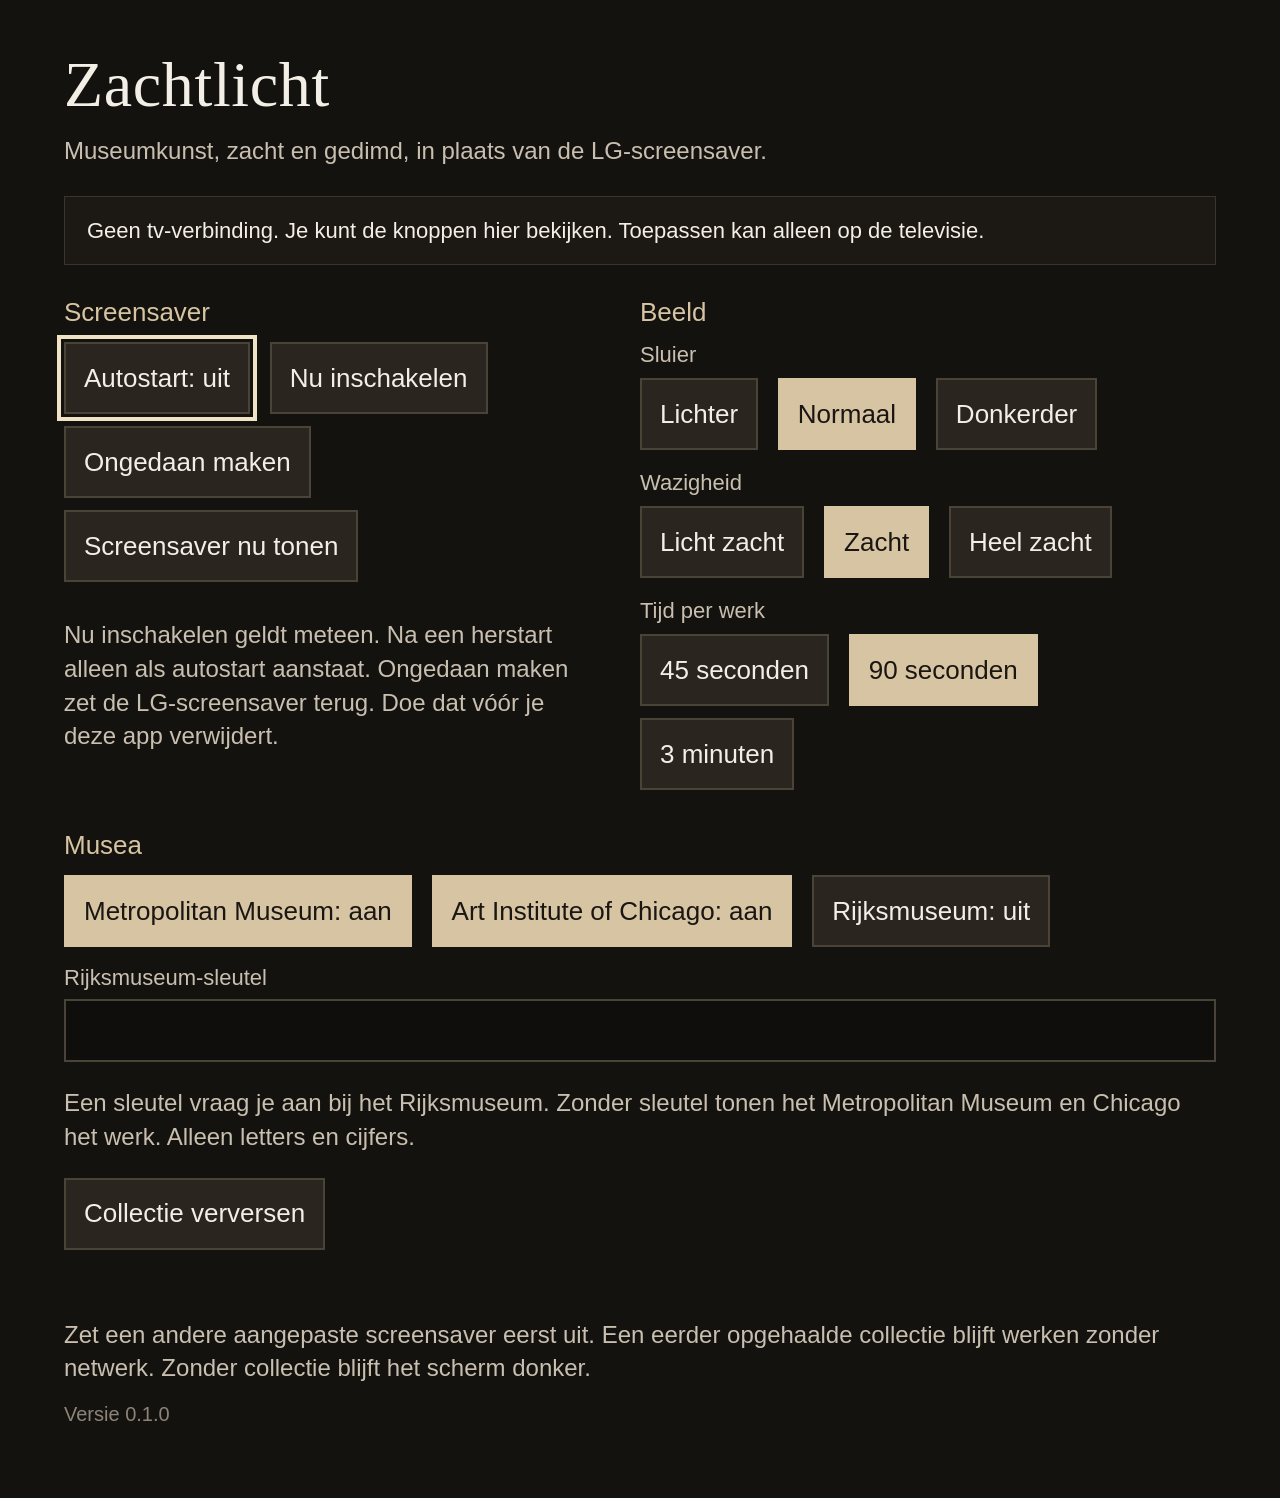
==== index.html @ 913cd6cf "Add Zachtlicht, a dim museum screensaver for rooted webOS. Replace the stock LG screensaver with sof" ====
<!DOCTYPE html>
<html lang="nl">
<head>
  <meta charset="utf-8">
  <meta name="viewport" content="width=device-width, initial-scale=1">
  <title>Zachtlicht</title>
  <link rel="stylesheet" href="css/settings.css">
</head>
<body>
  <main>
    <h1>Zachtlicht</h1>
    <p class="lede">Museumkunst, zacht en gedimd, in plaats van de LG-screensaver.</p>
    <p id="status" role="status">Bezig met laden…</p>

    <div class="columns">
      <section class="col">
        <h2>Screensaver</h2>
        <button type="button" id="autostart" class="focusable" aria-pressed="false">Autostart: uit</button>
        <button type="button" id="apply" class="focusable">Nu inschakelen</button>
        <button type="button" id="revert" class="focusable">Ongedaan maken</button>
        <button type="button" id="test" class="focusable">Screensaver nu tonen</button>
        <p class="hint">Nu inschakelen geldt meteen. Na een herstart alleen als autostart aanstaat. Ongedaan maken zet de LG-screensaver terug. Doe dat vóór je deze app verwijdert.</p>
      </section>

      <section class="col">
        <h2>Beeld</h2>
        <span class="group-label" id="veil-label">Sluier</span>
        <div role="radiogroup" aria-labelledby="veil-label">
          <button type="button" class="focusable" role="radio" data-group="veil" data-value="0.25" aria-checked="false">Lichter</button>
          <button type="button" class="focusable" role="radio" data-group="veil" data-value="0.45" aria-checked="true">Normaal</button>
          <button type="button" class="focusable" role="radio" data-group="veil" data-value="0.65" aria-checked="false">Donkerder</button>
        </div>

        <span class="group-label" id="size-label">Wazigheid</span>
        <div role="radiogroup" aria-labelledby="size-label">
          <button type="button" class="focusable" role="radio" data-group="size" data-value="960" aria-checked="false">Licht zacht</button>
          <button type="button" class="focusable" role="radio" data-group="size" data-value="640" aria-checked="true">Zacht</button>
          <button type="button" class="focusable" role="radio" data-group="size" data-value="320" aria-checked="false">Heel zacht</button>
        </div>

        <span class="group-label" id="duration-label">Tijd per werk</span>
        <div role="radiogroup" aria-labelledby="duration-label">
          <button type="button" class="focusable" role="radio" data-group="duration" data-value="45" aria-checked="false">45 seconden</button>
          <button type="button" class="focusable" role="radio" data-group="duration" data-value="90" aria-checked="true">90 seconden</button>
          <button type="button" class="focusable" role="radio" data-group="duration" data-value="180" aria-checked="false">3 minuten</button>
        </div>
      </section>

      <section class="col col-last">
        <h2>Musea</h2>
        <button type="button" id="met" class="focusable" aria-pressed="true">Metropolitan Museum: aan</button>
        <button type="button" id="artic" class="focusable" aria-pressed="true">Art Institute of Chicago: aan</button>
        <button type="button" id="rijks" class="focusable" aria-pressed="false">Rijksmuseum: uit</button>
        <label class="key" for="rijksKey">Rijksmuseum-sleutel
          <input id="rijksKey" class="focusable" maxlength="80" autocomplete="off" spellcheck="false" value="">
        </label>
        <p class="hint">Een sleutel vraag je aan bij het Rijksmuseum. Zonder sleutel tonen het Metropolitan Museum en Chicago het werk. Alleen letters en cijfers.</p>
        <button type="button" id="refresh" class="focusable">Collectie verversen</button>
      </section>
    </div>

    <p class="note">Zet een andere aangepaste screensaver eerst uit. Een eerder opgehaalde collectie blijft werken zonder netwerk. Zonder collectie blijft het scherm donker.</p>
    <p class="version">Versie 0.1.0</p>
  </main>
  <script src="js/webOSTV.js"></script>
  <script src="js/settings.js"></script>
</body>
</html>
---- css/settings.css ----
html,
body {
  margin: 0;
  background: #14120f;
  color: #f3efe6;
  font-family: sans-serif;
}

body {
  font-size: 28px;
}

main {
  box-sizing: border-box;
  max-width: 1680px;
  padding: 48px 64px 72px;
}

h1 {
  margin: 0 0 12px;
  font-family: Georgia, serif;
  font-size: 64px;
  font-weight: normal;
  letter-spacing: 0.01em;
}

h2 {
  margin: 0 0 14px;
  color: #d7c4a3;
  font-size: 26px;
  font-weight: normal;
}

.lede,
.hint,
.note {
  color: #c9bfb0;
  font-size: 24px;
  line-height: 1.4;
}

.lede {
  max-width: 920px;
  margin: 0 0 28px;
}

#status {
  min-height: 1.4em;
  margin: 0 0 32px;
  padding: 18px 22px;
  background: #1c1915;
  border: 1px solid #3a342c;
  color: #f3efe6;
  font-size: 22px;
  line-height: 1.45;
  white-space: pre-wrap;
}

.columns {
  display: flex;
  flex-wrap: wrap;
  align-items: flex-start;
}

.col {
  flex: 1 1 420px;
  margin-right: 48px;
  margin-bottom: 28px;
}

.col-last {
  margin-right: 0;
}

.group-label {
  display: block;
  margin: 8px 0 10px;
  color: #c9bfb0;
  font-size: 22px;
}

button {
  margin: 0 12px 12px 0;
  padding: 12px 18px;
  min-height: 72px;
  background: #2a261f;
  color: #f3efe6;
  border: 2px solid #4a4338;
  font: inherit;
  font-size: 26px;
  text-align: left;
}

button[aria-pressed="true"],
button[aria-checked="true"] {
  background: #d7c4a3;
  color: #1a1612;
  border-color: #d7c4a3;
}

button:focus,
input:focus {
  outline: 4px solid #f0e2c4;
  outline-offset: 3px;
}

button:disabled {
  opacity: 0.38;
}

.key {
  display: block;
  margin: 6px 0 8px;
  color: #c9bfb0;
  font-size: 22px;
}

input {
  display: block;
  box-sizing: border-box;
  width: 100%;
  margin-top: 8px;
  padding: 14px 16px;
  background: #100e0c;
  color: #f3efe6;
  border: 2px solid #4a4338;
  font: inherit;
  font-size: 26px;
}

.note {
  margin: 28px 0 0;
}

.version {
  margin: 18px 0 0;
  color: #8d8478;
  font-size: 20px;
}
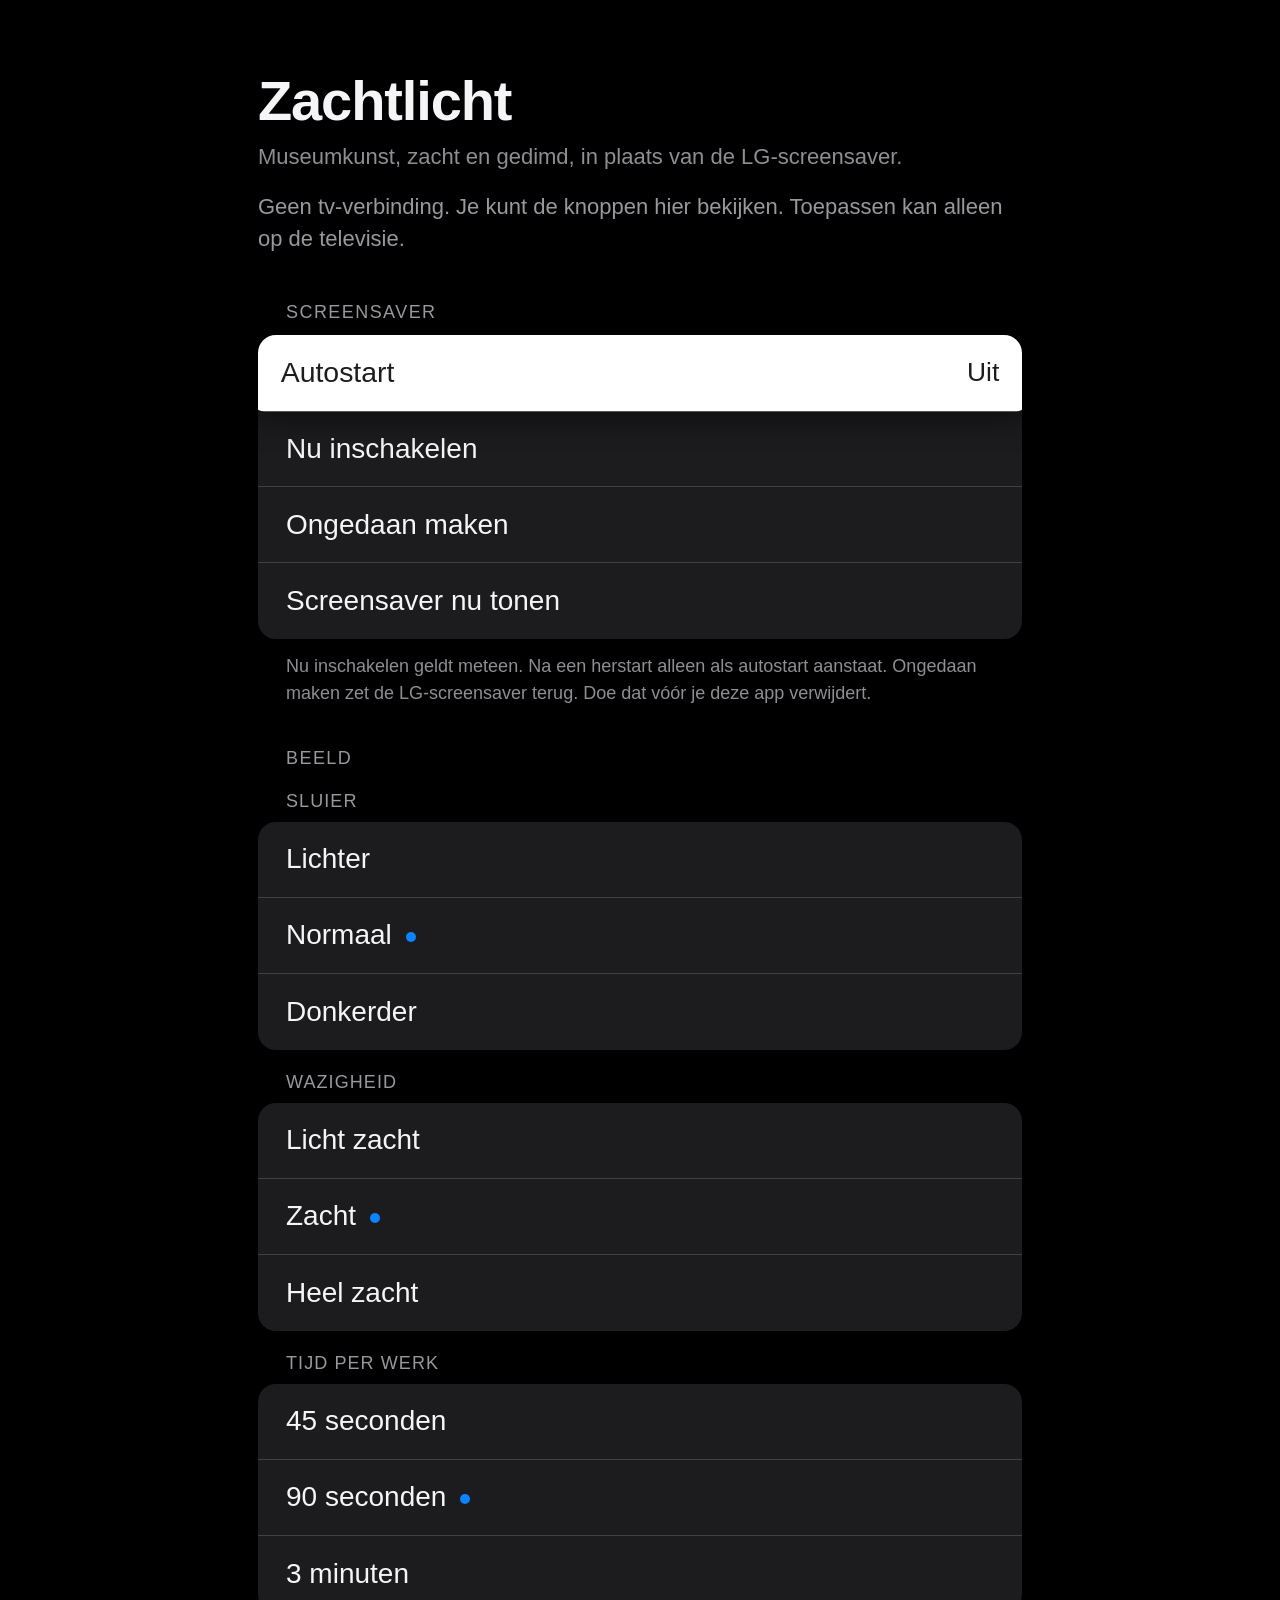
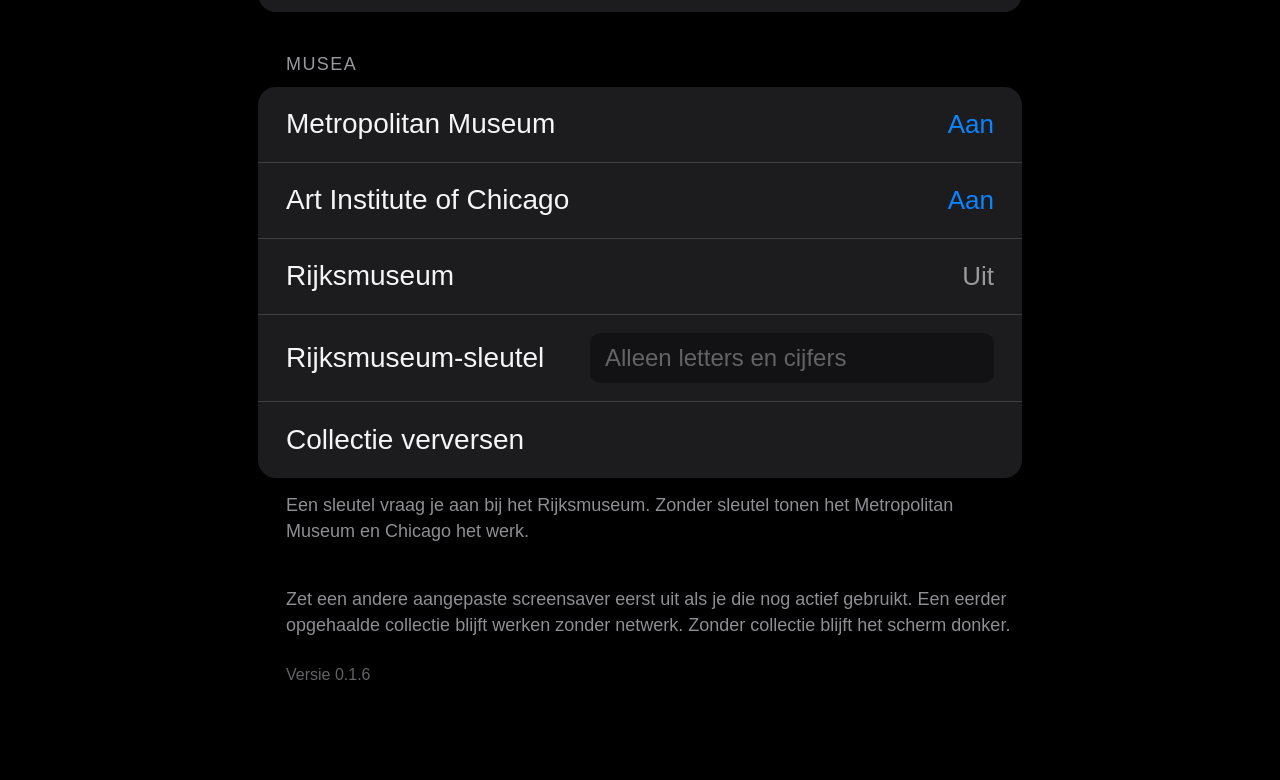
==== commit f03751ad: "Restyle the settings screen after Apple TV settings. Co-authored-by: Cursor <cursoragent@cursor.com>" ====
--- a/index.html
+++ b/index.html
@@ -8,59 +8,102 @@
 </head>
 <body>
   <main>
-    <h1>Zachtlicht</h1>
-    <p class="lede">Museumkunst, zacht en gedimd, in plaats van de LG-screensaver.</p>
-    <p id="status" role="status">Bezig met laden…</p>
+    <header class="hero">
+      <h1>Zachtlicht</h1>
+      <p class="lede">Museumkunst, zacht en gedimd, in plaats van de LG-screensaver.</p>
+      <p id="status" role="status">Bezig met laden…</p>
+    </header>
 
-    <div class="columns">
-      <section class="col">
-        <h2>Screensaver</h2>
-        <button type="button" id="autostart" class="focusable" aria-pressed="false">Autostart: uit</button>
-        <button type="button" id="apply" class="focusable">Nu inschakelen</button>
-        <button type="button" id="revert" class="focusable">Ongedaan maken</button>
-        <button type="button" id="test" class="focusable">Screensaver nu tonen</button>
-        <p class="hint">Nu inschakelen geldt meteen. Na een herstart alleen als autostart aanstaat. Ongedaan maken zet de LG-screensaver terug. Doe dat vóór je deze app verwijdert.</p>
-      </section>
+    <section class="block">
+      <h2>Screensaver</h2>
+      <div class="panel">
+        <button type="button" id="autostart" class="row focusable" aria-pressed="false">
+          <span class="row-label">Autostart</span>
+          <span class="row-value">Uit</span>
+        </button>
+        <button type="button" id="apply" class="row focusable">
+          <span class="row-label">Nu inschakelen</span>
+        </button>
+        <button type="button" id="revert" class="row focusable">
+          <span class="row-label">Ongedaan maken</span>
+        </button>
+        <button type="button" id="test" class="row focusable">
+          <span class="row-label">Screensaver nu tonen</span>
+        </button>
+      </div>
+      <p class="hint">Nu inschakelen geldt meteen. Na een herstart alleen als autostart aanstaat. Ongedaan maken zet de LG-screensaver terug. Doe dat vóór je deze app verwijdert.</p>
+    </section>
 
-      <section class="col">
-        <h2>Beeld</h2>
-        <span class="group-label" id="veil-label">Sluier</span>
-        <div role="radiogroup" aria-labelledby="veil-label">
-          <button type="button" class="focusable" role="radio" data-group="veil" data-value="0.25" aria-checked="false">Lichter</button>
-          <button type="button" class="focusable" role="radio" data-group="veil" data-value="0.45" aria-checked="true">Normaal</button>
-          <button type="button" class="focusable" role="radio" data-group="veil" data-value="0.65" aria-checked="false">Donkerder</button>
-        </div>
+    <section class="block">
+      <h2>Beeld</h2>
+      <p class="group-label" id="veil-label">Sluier</p>
+      <div class="panel" role="radiogroup" aria-labelledby="veil-label">
+        <button type="button" class="row focusable" role="radio" data-group="veil" data-value="0.25" aria-checked="false">
+          <span class="row-label">Lichter</span>
+        </button>
+        <button type="button" class="row focusable" role="radio" data-group="veil" data-value="0.45" aria-checked="true">
+          <span class="row-label">Normaal</span>
+        </button>
+        <button type="button" class="row focusable" role="radio" data-group="veil" data-value="0.65" aria-checked="false">
+          <span class="row-label">Donkerder</span>
+        </button>
+      </div>
 
-        <span class="group-label" id="size-label">Wazigheid</span>
-        <div role="radiogroup" aria-labelledby="size-label">
-          <button type="button" class="focusable" role="radio" data-group="size" data-value="960" aria-checked="false">Licht zacht</button>
-          <button type="button" class="focusable" role="radio" data-group="size" data-value="640" aria-checked="true">Zacht</button>
-          <button type="button" class="focusable" role="radio" data-group="size" data-value="320" aria-checked="false">Heel zacht</button>
-        </div>
+      <p class="group-label" id="size-label">Wazigheid</p>
+      <div class="panel" role="radiogroup" aria-labelledby="size-label">
+        <button type="button" class="row focusable" role="radio" data-group="size" data-value="960" aria-checked="false">
+          <span class="row-label">Licht zacht</span>
+        </button>
+        <button type="button" class="row focusable" role="radio" data-group="size" data-value="640" aria-checked="true">
+          <span class="row-label">Zacht</span>
+        </button>
+        <button type="button" class="row focusable" role="radio" data-group="size" data-value="320" aria-checked="false">
+          <span class="row-label">Heel zacht</span>
+        </button>
+      </div>
 
-        <span class="group-label" id="duration-label">Tijd per werk</span>
-        <div role="radiogroup" aria-labelledby="duration-label">
-          <button type="button" class="focusable" role="radio" data-group="duration" data-value="45" aria-checked="false">45 seconden</button>
-          <button type="button" class="focusable" role="radio" data-group="duration" data-value="90" aria-checked="true">90 seconden</button>
-          <button type="button" class="focusable" role="radio" data-group="duration" data-value="180" aria-checked="false">3 minuten</button>
-        </div>
-      </section>
+      <p class="group-label" id="duration-label">Tijd per werk</p>
+      <div class="panel" role="radiogroup" aria-labelledby="duration-label">
+        <button type="button" class="row focusable" role="radio" data-group="duration" data-value="45" aria-checked="false">
+          <span class="row-label">45 seconden</span>
+        </button>
+        <button type="button" class="row focusable" role="radio" data-group="duration" data-value="90" aria-checked="true">
+          <span class="row-label">90 seconden</span>
+        </button>
+        <button type="button" class="row focusable" role="radio" data-group="duration" data-value="180" aria-checked="false">
+          <span class="row-label">3 minuten</span>
+        </button>
+      </div>
+    </section>
 
-      <section class="col col-last">
-        <h2>Musea</h2>
-        <button type="button" id="met" class="focusable" aria-pressed="true">Metropolitan Museum: aan</button>
-        <button type="button" id="artic" class="focusable" aria-pressed="true">Art Institute of Chicago: aan</button>
-        <button type="button" id="rijks" class="focusable" aria-pressed="false">Rijksmuseum: uit</button>
-        <label class="key" for="rijksKey">Rijksmuseum-sleutel
-          <input id="rijksKey" class="focusable" maxlength="80" autocomplete="off" spellcheck="false" value="">
+    <section class="block">
+      <h2>Musea</h2>
+      <div class="panel">
+        <button type="button" id="met" class="row focusable" aria-pressed="true">
+          <span class="row-label">Metropolitan Museum</span>
+          <span class="row-value">Aan</span>
+        </button>
+        <button type="button" id="artic" class="row focusable" aria-pressed="true">
+          <span class="row-label">Art Institute of Chicago</span>
+          <span class="row-value">Aan</span>
+        </button>
+        <button type="button" id="rijks" class="row focusable" aria-pressed="false">
+          <span class="row-label">Rijksmuseum</span>
+          <span class="row-value">Uit</span>
+        </button>
+        <label class="row key" for="rijksKey">
+          <span class="row-label">Rijksmuseum-sleutel</span>
+          <input id="rijksKey" class="focusable" maxlength="80" autocomplete="off" spellcheck="false" value="" placeholder="Alleen letters en cijfers">
         </label>
-        <p class="hint">Een sleutel vraag je aan bij het Rijksmuseum. Zonder sleutel tonen het Metropolitan Museum en Chicago het werk. Alleen letters en cijfers.</p>
-        <button type="button" id="refresh" class="focusable">Collectie verversen</button>
-      </section>
-    </div>
+        <button type="button" id="refresh" class="row focusable">
+          <span class="row-label">Collectie verversen</span>
+        </button>
+      </div>
+      <p class="hint">Een sleutel vraag je aan bij het Rijksmuseum. Zonder sleutel tonen het Metropolitan Museum en Chicago het werk.</p>
+    </section>
 
-    <p class="note">Zet een andere aangepaste screensaver eerst uit. Een eerder opgehaalde collectie blijft werken zonder netwerk. Zonder collectie blijft het scherm donker.</p>
-    <p class="version">Versie 0.1.0</p>
+    <p class="note">Zet een andere aangepaste screensaver eerst uit als je die nog actief gebruikt. Een eerder opgehaalde collectie blijft werken zonder netwerk. Zonder collectie blijft het scherm donker.</p>
+    <p class="version">Versie 0.1.6</p>
   </main>
   <script src="js/webOSTV.js"></script>
   <script src="js/settings.js"></script>
--- a/css/settings.css
+++ b/css/settings.css
@@ -1,139 +1,269 @@
+:root {
+  --bg: #000000;
+  --panel: #1c1c1e;
+  --panel-line: rgba(84, 84, 88, 0.65);
+  --text: #f5f5f7;
+  --muted: #98989d;
+  --focus: #ffffff;
+  --focus-text: #1d1d1f;
+  --on: #0a84ff;
+  --hint: #8e8e93;
+}
+
 html,
 body {
   margin: 0;
-  background: #14120f;
-  color: #f3efe6;
-  font-family: sans-serif;
+  min-height: 100%;
+  background: var(--bg);
+  color: var(--text);
+  font-family: "SF Pro Display", "SF Pro Text", "Helvetica Neue", Helvetica, Arial, sans-serif;
 }
 
 body {
   font-size: 28px;
+  -webkit-font-smoothing: antialiased;
 }
 
 main {
   box-sizing: border-box;
-  max-width: 1680px;
-  padding: 48px 64px 72px;
+  width: 100%;
+  max-width: 860px;
+  margin: 0 auto;
+  padding: 72px 48px 96px;
+}
+
+.hero {
+  margin-bottom: 48px;
 }
 
 h1 {
+  margin: 0 0 10px;
+  font-size: 56px;
+  font-weight: 600;
+  letter-spacing: -0.02em;
+  line-height: 1.05;
+}
+
+h2 {
   margin: 0 0 12px;
-  font-family: Georgia, serif;
-  font-size: 64px;
-  font-weight: normal;
-  letter-spacing: 0.01em;
-}
-
-h2 {
-  margin: 0 0 14px;
-  color: #d7c4a3;
-  font-size: 26px;
-  font-weight: normal;
+  padding-left: 28px;
+  color: var(--muted);
+  font-size: 18px;
+  font-weight: 500;
+  letter-spacing: 0.08em;
+  text-transform: uppercase;
 }
 
 .lede,
 .hint,
 .note {
-  color: #c9bfb0;
-  font-size: 24px;
-  line-height: 1.4;
+  color: var(--hint);
+  font-size: 22px;
+  font-weight: 400;
+  line-height: 1.45;
 }
 
 .lede {
-  max-width: 920px;
-  margin: 0 0 28px;
+  max-width: 36em;
+  margin: 0 0 18px;
 }
 
 #status {
-  min-height: 1.4em;
-  margin: 0 0 32px;
-  padding: 18px 22px;
-  background: #1c1915;
-  border: 1px solid #3a342c;
-  color: #f3efe6;
+  min-height: 1.35em;
+  margin: 0;
+  color: var(--muted);
   font-size: 22px;
   line-height: 1.45;
   white-space: pre-wrap;
 }
 
-.columns {
+.block {
+  margin-bottom: 42px;
+}
+
+.group-label {
+  margin: 22px 0 10px;
+  padding-left: 28px;
+  color: var(--muted);
+  font-size: 18px;
+  font-weight: 500;
+  letter-spacing: 0.06em;
+  text-transform: uppercase;
+}
+
+.panel {
+  overflow: hidden;
+  background: var(--panel);
+  border-radius: 18px;
+}
+
+.row {
+  display: -webkit-box;
+  display: -webkit-flex;
   display: flex;
-  flex-wrap: wrap;
-  align-items: flex-start;
-}
-
-.col {
-  flex: 1 1 420px;
-  margin-right: 48px;
-  margin-bottom: 28px;
-}
-
-.col-last {
-  margin-right: 0;
-}
-
-.group-label {
+  -webkit-box-align: center;
+  -webkit-align-items: center;
+  align-items: center;
+  -webkit-box-pack: justify;
+  -webkit-justify-content: space-between;
+  justify-content: space-between;
+  box-sizing: border-box;
+  width: 100%;
+  min-height: 76px;
+  margin: 0;
+  padding: 18px 28px;
+  background: transparent;
+  color: var(--text);
+  border: 0;
+  border-bottom: 1px solid var(--panel-line);
+  font: inherit;
+  font-size: 28px;
+  font-weight: 400;
+  text-align: left;
+  -webkit-appearance: none;
+  appearance: none;
+  cursor: pointer;
+  -webkit-transition: background 160ms ease, color 160ms ease, -webkit-transform 160ms ease;
+  transition: background 160ms ease, color 160ms ease, transform 160ms ease;
+}
+
+.panel > .row:last-child {
+  border-bottom: 0;
+}
+
+.row-label {
   display: block;
-  margin: 8px 0 10px;
-  color: #c9bfb0;
-  font-size: 22px;
-}
-
-button {
-  margin: 0 12px 12px 0;
-  padding: 12px 18px;
-  min-height: 72px;
-  background: #2a261f;
-  color: #f3efe6;
-  border: 2px solid #4a4338;
-  font: inherit;
+  -webkit-box-flex: 1;
+  -webkit-flex: 1 1 auto;
+  flex: 1 1 auto;
+  padding-right: 24px;
+}
+
+.row-value {
+  display: block;
+  -webkit-flex-shrink: 0;
+  flex-shrink: 0;
+  color: var(--muted);
   font-size: 26px;
-  text-align: left;
-}
-
-button[aria-pressed="true"],
-button[aria-checked="true"] {
-  background: #d7c4a3;
-  color: #1a1612;
-  border-color: #d7c4a3;
-}
-
-button:focus,
+  font-weight: 400;
+}
+
+.row[aria-pressed="true"] .row-value {
+  color: var(--on);
+}
+
+.row[role="radio"][aria-checked="true"] .row-label::after {
+  content: "";
+  display: inline-block;
+  width: 10px;
+  height: 10px;
+  margin-left: 14px;
+  vertical-align: middle;
+  background: var(--on);
+  border-radius: 50%;
+}
+
+.row:focus,
 input:focus {
-  outline: 4px solid #f0e2c4;
-  outline-offset: 3px;
-}
-
-button:disabled {
-  opacity: 0.38;
+  outline: none;
+}
+
+.row:focus {
+  position: relative;
+  z-index: 1;
+  background: var(--focus);
+  color: var(--focus-text);
+  border-bottom-color: transparent;
+  -webkit-transform: scale(1.015);
+  transform: scale(1.015);
+  border-radius: 12px;
+  box-shadow: 0 10px 28px rgba(0, 0, 0, 0.45);
+}
+
+.row:focus .row-value,
+.row:focus[aria-pressed="true"] .row-value {
+  color: var(--focus-text);
+}
+
+.row:focus[role="radio"][aria-checked="true"] .row-label::after {
+  background: var(--focus-text);
+}
+
+.row:disabled {
+  opacity: 0.35;
 }
 
 .key {
-  display: block;
-  margin: 6px 0 8px;
-  color: #c9bfb0;
-  font-size: 22px;
+  cursor: default;
+}
+
+.key .row-label {
+  -webkit-box-flex: 0;
+  -webkit-flex: 0 0 auto;
+  flex: 0 0 auto;
+  min-width: 280px;
 }
 
 input {
   display: block;
   box-sizing: border-box;
   width: 100%;
-  margin-top: 8px;
-  padding: 14px 16px;
-  background: #100e0c;
-  color: #f3efe6;
-  border: 2px solid #4a4338;
+  min-width: 0;
+  margin: 0;
+  padding: 10px 14px;
+  background: rgba(0, 0, 0, 0.35);
+  color: var(--text);
+  border: 1px solid transparent;
+  border-radius: 10px;
   font: inherit;
-  font-size: 26px;
+  font-size: 24px;
+}
+
+input::-webkit-input-placeholder {
+  color: #636366;
+}
+
+input::placeholder {
+  color: #636366;
+}
+
+.key:focus-within {
+  background: var(--focus);
+  color: var(--focus-text);
+  border-radius: 12px;
+  box-shadow: 0 10px 28px rgba(0, 0, 0, 0.45);
+}
+
+.key:focus-within .row-label {
+  color: var(--focus-text);
+}
+
+.key:focus-within input {
+  background: rgba(0, 0, 0, 0.08);
+  color: var(--focus-text);
+  border-color: rgba(0, 0, 0, 0.12);
+}
+
+.hint {
+  margin: 14px 0 0;
+  padding-left: 28px;
+  font-size: 18px;
 }
 
 .note {
+  margin: 8px 0 0;
+  padding-left: 28px;
+  font-size: 18px;
+}
+
+.version {
   margin: 28px 0 0;
-}
-
-.version {
-  margin: 18px 0 0;
-  color: #8d8478;
-  font-size: 20px;
-}
+  padding-left: 28px;
+  color: #636366;
+  font-size: 16px;
+}
+
+::selection {
+  background: rgba(10, 132, 255, 0.35);
+  color: #ffffff;
+}
